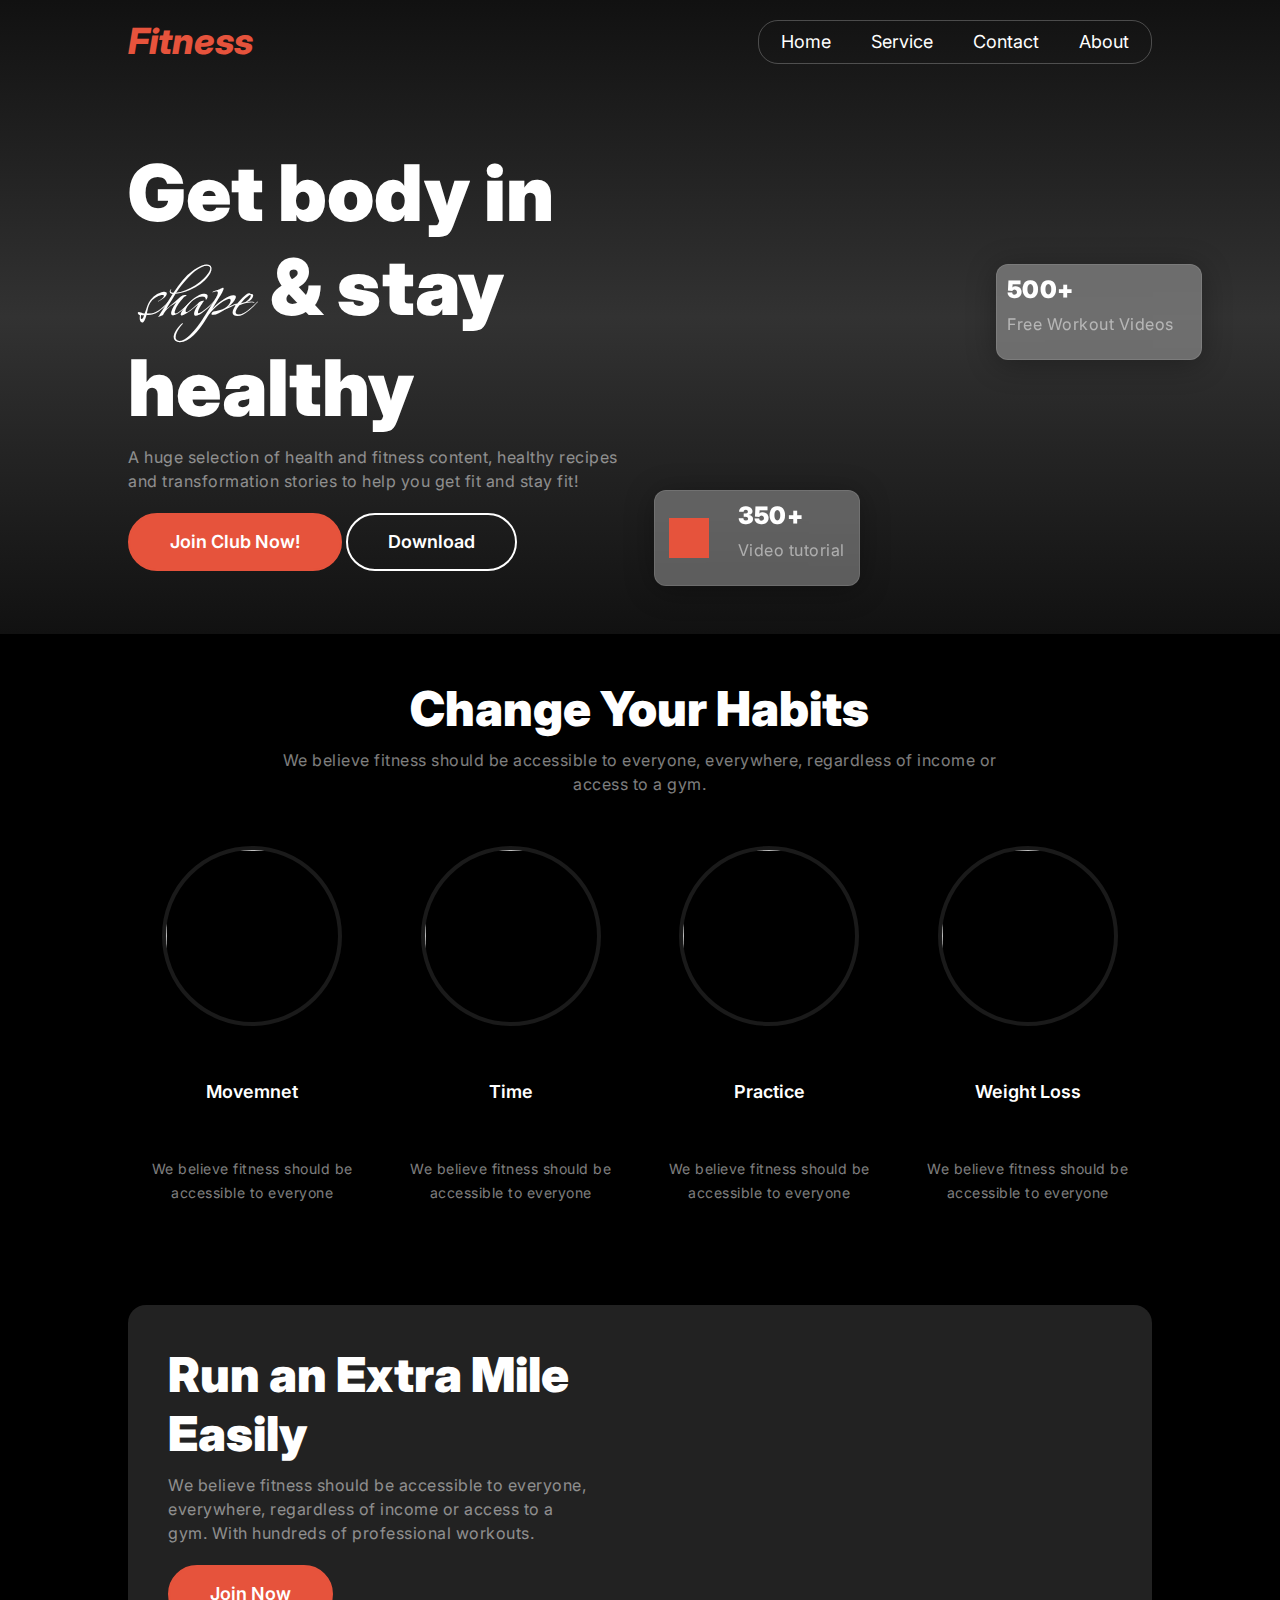
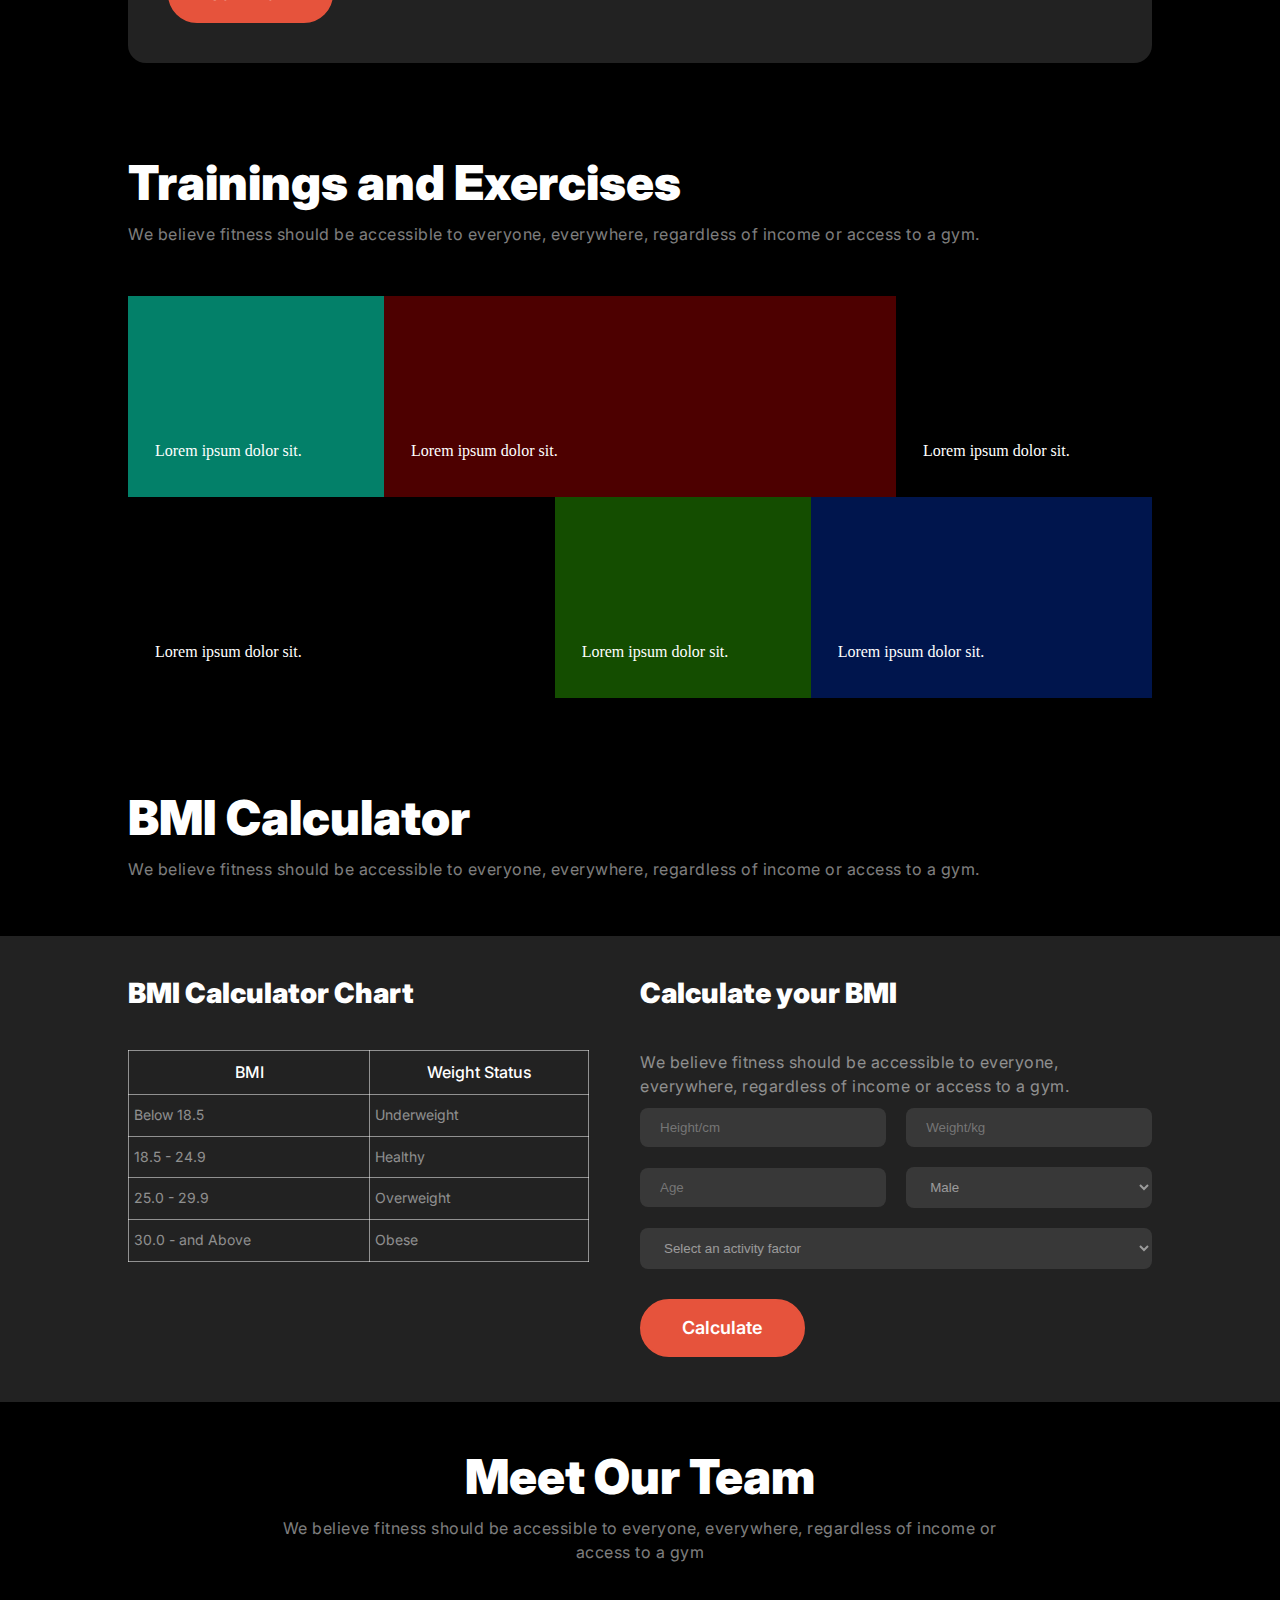
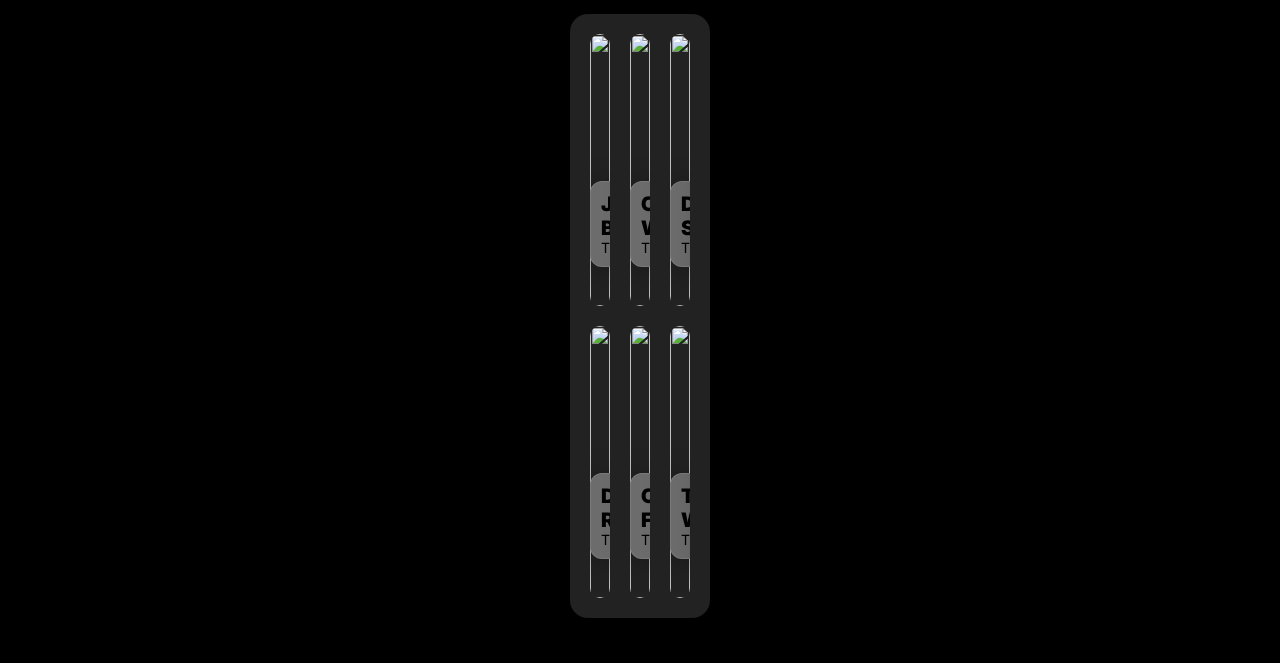
==== index.html @ bf3791f9 "no more today" ====
<!DOCTYPE html>
<html lang="en">
  <head>
    <meta charset="UTF-8" />
    <meta name="viewport" content="width=device-width, initial-scale=1.0" />
    <title>FITNESS</title>
    <link
      rel="shortcut icon"
      href="./src/images/favicon.png"
      type="image/x-icon"
    />
    <link rel="stylesheet" href="css/styles.css" />
    <link rel="stylesheet" href="css/responsive.css" />
  </head>

  <body>
    <header>
      <nav>
        <a href="/index.htm" class="logo"> Fitness </a>
        <ul class="main_menu">
          <li><a href="#">Home</a></li>
          <li><a href="#">Service</a></li>
          <li><a href="#">Contact</a></li>
          <li><a href="#">About</a></li>
        </ul>
      </nav>
      <div class="hero_section">
        <div class="left">
          <h1>Get body in <span>shape</span> & stay healthy</h1>
          <p>
            A huge selection of health and fitness content, healthy recipes and
            transformation stories to help you get fit and stay fit!
          </p>
          <div class="btn_group">
            <a href="#" class="btn_primary"> Join Club Now! </a>
            <a href="#" class="btn_secondary"> Download </a>
          </div>
        </div>
        <div class="right">
          <div class="one">
            <div class="rounded"></div>
            <div>
              <h6>350+</h6>
              <p>Video tutorial</p>
            </div>
          </div>
          <div class="two">
            <h6>500+</h6>
            <p>Free Workout Videos</p>
          </div>
        </div>
      </div>
    </header>
    <!-- CHANGE YOUR HABIT SECTION START FROM HERE -->
    <section class="habit_section">
      <div class="section_information">
        <h2 class="title">Change Your Habits</h2>
        <p>
          We believe fitness should be accessible to everyone, everywhere,
          regardless of income or access to a gym.
        </p>
      </div>
      <div class="habits_card_container">
        <div class="havits_card">
          <div class="havits_card_image">
            <img src="./src/images/image 2.png" alt="" />
          </div>
          <h3 class="habits_card_title">Movemnet</h3>
          <p>We believe fitness should be accessible to everyone</p>
        </div>
        <div class="havits_card">
          <div class="havits_card_image">
            <img src="./src/images/image 3.png" alt="" />
          </div>
          <h3 class="habits_card_title">Time</h3>
          <p>We believe fitness should be accessible to everyone</p>
        </div>
        <div class="havits_card">
          <div class="havits_card_image">
            <img src="./src/images/image 4.png" alt="" />
          </div>
          <h3 class="habits_card_title">Practice</h3>
          <p>We believe fitness should be accessible to everyone</p>
        </div>
        <div class="havits_card">
          <div class="havits_card_image">
            <img src="./src/images/exercise4.png" alt="" />
          </div>
          <h3 class="habits_card_title">Weight Loss</h3>
          <p>We believe fitness should be accessible to everyone</p>
        </div>
      </div>
    </section>
    <!-- CHANGE YOUR HABIT END HERE -->
    <!-- RUN SECTION START FROM HERE -->
    <section>
      <div class="run_section">
        <div class="run_information">
          <h2>Run an Extra Mile Easily</h2>
          <p>
            We believe fitness should be accessible to everyone, everywhere,
            regardless of income or access to a gym. With hundreds of
            professional workouts.
          </p>
          <a href="#" class="btn_primary"> Join Now </a>
        </div>
        <div class="run_image"></div>
      </div>
    </section>
    <!-- RUN SECTION END HERE -->
    <!-- TRAINING SECTION START FROM HERE -->
    <section class="training_section">
      <div class="tarining_information">
        <h2>Trainings and Exercises</h2>
        <p>
          We believe fitness should be accessible to everyone, everywhere,
          regardless of income or access to a gym.
        </p>
      </div>
      <dvi class="taring_grid_layout">
        <div class="grid_card _one">
          <span class="card_info">Lorem ipsum dolor sit.</span>
        </div>
        <div class="grid_card _two">
          <span class="card_info">Lorem ipsum dolor sit.</span>
        </div>
        <div class="grid_card _three">
          <span class="card_info">Lorem ipsum dolor sit.</span>
        </div>
        <div class="grid_card _four">
          <span class="card_info">Lorem ipsum dolor sit.</span>
        </div>
        <div class="grid_card _five">
          <span class="card_info">Lorem ipsum dolor sit.</span>
        </div>
        <div class="grid_card _six">
          <span class="card_info">Lorem ipsum dolor sit.</span>
        </div>
      </dvi>
    </section>
    <!-- TRAINING SECTION END HERE -->
    <!-- BMI SECTION START FROM HERE -->
    <section class="bmi_section">
      <h2>BMI Calculator</h2>
      <p>
        We believe fitness should be accessible to everyone, everywhere,
        regardless of income or access to a gym.
      </p>
    </section>
    <!-- BMI SECTION END HERE -->
    <!-- BMI CALCULATOR SECTION START FORM HERE -->
    <section class="bmi_calculator">
      <div class="chart">
        <h3>BMI Calculator Chart</h3>
        <table>
          <tr>
            <th>BMI</th>
            <th>Weight Status</th>
          </tr>
          <tr>
            <td>Below 18.5</td>
            <td>Underweight</td>
          </tr>
          <tr>
            <td>18.5 - 24.9</td>
            <td>Healthy</td>
          </tr>
          <tr>
            <td>25.0 - 29.9</td>
            <td>Overweight</td>
          </tr>
          <tr>
            <td>30.0 - and Above</td>
            <td>Obese</td>
          </tr>
        </table>
      </div>
      <div class="calculator">
        <div class="calculator_info">
          <h3>
            Calculate your BMI
          </h3>
          <p>
            We believe fitness should be accessible to everyone, everywhere, regardless of income or access to a gym. 
          </p>
        </div>
        <div class="calculator_form">
          <div class="group_input">
            <input type="number" placeholder="Height/cm">
            <input type="number" placeholder="Weight/kg">
          </div>
          <div class="group_input">
            <input type="number" placeholder="Age">
            <select name="sex" id="sex">
              <option value="male">Male</option>
              <option value="Female">Female</option>
            </select>
          </div>
          <select name="factor" id="factor">
            <option value="Select an activity factor">Select an activity factor</option>
          </select>
          <a href="#" class="btn_primary">
            Calculate
          </a>
        </div>
      </div>
    </section>
    <!-- BMI CALCULATOR SECTION END HERE -->
    <!-- TEAM SECTION START FORM HERE -->
    <section class="team_section">
      <div class="info">
        <h2>Meet Our Team</h2>
        <p>
          We believe fitness should be accessible to everyone, everywhere,
          regardless of income or access to a gym
        </p>
      </div>
      <div class="team_card_container">
        <div class="team_card team_one">
          <img src="./src/images/trainer1.png" alt="">
          <div class="name">
            <h4>
              Jerome Bell
            </h4>
            <p>
              Trainer
            </p>
          </div>
        </div>
        <div class="team_card team_one">
          <img src="./src/images/trainer2.png" alt="">
          <div class="name">
            <h4>
              Cameron Williamson
            </h4>
            <p>
              Trainer
            </p>
          </div>
        </div>
        <div class="team_card team_one">
          <img src="./src/images/trainer3.png" alt="">
          <div class="name">
            <h4>
              Darrell Steward
            </h4>
            <p>
              Trainer
            </p>
          </div>
        </div>
        <div class="team_card team_one">
          <img src="./src/images/trainer4.png" alt="">
          <div class="name">
            <h4>
              Dianne Russell
            </h4>
            <p>
              Trainer
            </p>
          </div>
        </div>
        <div class="team_card team_one">
          <img src="./src/images/trainer5.png" alt="">
          <div class="name">
            <h4>
              Cody Fisher
            </h4>
            <p>
              Trainer
            </p>
          </div>
        </div>
        <div class="team_card team_one">
          <img src="./src/images/trainer6.png" alt="">
          <div class="name">
            <h4>
              Theresa Webb
            </h4>
            <p>
              Trainer
            </p>
          </div>
        </div>
      </div>
    </section>
    <!-- TEAM SECTION END HRE -->
  </body>
</html>
---- css/styles.css ----
@import url("https://fonts.googleapis.com/css2?family=Grey+Qo&family=Inter:ital,opsz,wght@0,14..32,100..900;1,14..32,100..900&display=swap");

/* font-family: "Inter", sans-serif; */
* {
    box-sizing: border-box;
    margin: 0;
    padding: 0;
    color: white;
}

html {
    scroll-behavior: smooth;
    background: black;
}

body {
    max-width: 1280px;
    margin: 0 auto;
}

header {
    padding: 0px 10%;
    background: linear-gradient(180deg, #111111 0%, #323232 50%, #111111 100%);
}

section {
    padding: 45px 10%;
}

ul,
ol {
    list-style: none;
}

a {
    text-decoration: none;
}

p {
    color: #ffffff80;
    font-family: Inter;
    font-size: 16px;
    font-weight: 400;
    line-height: 24px;
    letter-spacing: 0.5px;
    margin: 10px 0px;
}

h2 {
    font-size: 48px;
    font-family: "Inter", sans-serif;
    font-weight: 900;
}

h3 {
    font-size: 28px;
    font-family: "Inter", sans-serif;
    font-weight: 900;
    padding: 40px 0px;
}

.flex_col {
    display: flex;
    justify-content: baseline;
    align-items: baseline;
    flex-direction: column;
}

.btn_primary,
.btn_secondary {
    display: inline-block;
    margin-top: 10px;
    font-family: Inter;
    font-size: 18px;
    font-weight: 600;
    line-height: 22px;
    padding: 16px 40px;
    border-radius: 42px;
    opacity: 0px;
    border: 2px solid #FFFFFF;
    ;
}

.btn_primary {
    background: var(--primary_color);
    border: 2px solid var(--primary_color);
}

:root {
    --primary_color: #e6533c;
}

/* THE STYLE OF HEADING SECTION START FORM HERE */
nav {
    padding: 20px 0px;
    display: flex;
    justify-content: space-between;
    align-items: center;
}

.logo {
    color: var(--primary_color);
    font-family: "Inter", sans-serif;
    font-size: 36px;
    font-style: italic;
    font-weight: 800;
    line-height: 43.2px;
}

.main_menu {
    display: flex;
    justify-content: center;
    align-items: center;
    padding: 2px;
    border: 1px solid rgba(255, 255, 255, 0.24);
    border-radius: 20px;
}

.main_menu li a {
    padding: 8px 20px;
    display: inline-block;
    font-family: Inter;
    font-size: 18px;
    font-weight: 400;
    transition: all ease 0.1s;
    line-height: 21.6px;
}

.main_menu li:hover a {
    border-radius: 20px;
    background: var(--primary_color);
}

.hero_section {
    display: grid;
    grid-template-columns: repeat(2, 1fr);
}

.left {
    display: flex;
    justify-content: center;
    align-items: baseline;
    flex-direction: column;
}

.left h1 {
    font-family: Inter;
    font-size: 78px;
    font-weight: 900;
    line-height: 93.6px;
}

.left span {
    font-family: "Grey Qo", cursive;
    font-size: 78px;
    font-style: italic;
    font-weight: 400;
    line-height: 93.6px;
    margin: 0px 10px;
}

.right {
    background: url(../src/images/Images\ 2.png);
    background-repeat: no-repeat;
    background-position: bottom right;
    height: 550px;
    position: relative;
}

.one {
    top: 25.43rem;
    left: 0.875rem;
}

.one,
.two {
    width: 206px;
    height: 96px;
    display: flex;
    justify-content: space-around;
    align-items: center;
    position: absolute;
    border-radius: 12px;
    border: 1px solid #FFFFFF1A;
    background: rgba(255, 255, 255, 0.3);
    box-shadow: 0 4px 30px rgba(0, 0, 0, 0.3);
    backdrop-filter: blur(20px);

}

.one p,
.two p {
    font-size: 16px;
}

.one h6,
.two h6 {
    font-family: Inter;
    font-size: 24px;
    font-weight: 900;
    line-height: 24px;
    letter-spacing: 0.3px;
}

.one .rounded {
    width: 40px;
    height: 40px;
    background: var(--primary_color);
}

.two {
    flex-direction: column;
    align-items: baseline;
    justify-content: center;
    top: 180px;
    right: -50px;
    padding: 10px;
}

/* THE STYLE OF HEADING SECTION END HERE */
/* THE STYLE OF 2ND SECTION START FROM HERE */
.habit_section,
.team_section {
    display: flex;
    justify-content: baseline;
    align-items: center;
    flex-direction: column;
}

.section_information,
.info {
    text-align: center;
    width: 70%;
}

.habits_card_container {
    display: grid;
    grid-template-columns: repeat(4, 1fr);
    grid-column-gap: 10px;
    padding-top: 40px;
}

.havits_card {
    display: flex;
    justify-content: center;
    align-items: center;
    flex-direction: column;
    text-align: center;
}

.havits_card_image img {
    border-radius: 100%;
    border: 4px solid rgba(255, 255, 255, 0.1);
    width: 180px;
    height: 180px;
    object-fit: cover;
    margin-bottom: 10px;
}

.habits_card_title {
    font-family: "Inter", sans-serif;
    font-size: 18px;
    font-weight: 600;
    margin: 5px 0px;
}

.havits_card p {
    font-size: 14px;
}

/* THE STYLE OF 2ND SECTION END HERE */
/* THE CSS OF RUN SECTION START FORM HERE */
.run_section {
    display: grid;
    grid-template-columns: repeat(2, 1fr);
    grid-column-gap: 100px;
    background: #222222;
    border-radius: 18px;
    padding: 40px;
}

.run_image {
    background: url(../src/images/run.jpg);
    background-position: center;
    background-size: cover;
    border-radius: 18px;
}

/* THE CSS OF RUN SECTION END HERE */
/* THE STYLE OF TRAINING SECTION START FROM HERE */
.training_section {
    display: flex;
    justify-content: center;
    flex-direction: column;
}

.traing_information {
    padding-bottom: 40px;
}

.taring_grid_layout {
    padding-top: 40px;
    display: grid;
    grid-template-areas:
        "one  one  one two two two two two two three three three"
        "four four four four four five five five six six six six";
}

._one {
    grid-area: one;
    background: url("../src/images/exercise1.jpg");
}

._one::after {
    background: #06FFD280;
}

._two {
    grid-area: two;
    background: url("../src/images/exercise2.png");
}

._two::after {
    background: #FF00004D;
}

._three {
    grid-area: three;
    background: url("../src/images/exercise3.png");
}

._three::after {
    background: #00000080;
}

._four {
    grid-area: four;
    background: url("../src/images/exercise4.png");
}

._four::after {
    background: #00000080;

}

._five {
    grid-area: five;
    background: url("../src/images/exercise5.jpg");
}

._five::after {
    background: #42FF004D;
}

._six {
    grid-area: six;
    background: url("../src/images/exercise6.jpg");
}

._six::after {
    background: #0047FF4D;

}

.grid_card {
    height: 201px;
    background-position: center;
    background-repeat: no-repeat;
    background-size: cover;
    position: relative;
    z-index: 1;
}

.grid_card::after {
    position: absolute;
    content: "";
    top: 0;
    left: 0;
    bottom: 0;
    right: 0;
    z-index: -1;
}

.card_info {
    position: absolute;
    max-width: 176px;
    height: 34px;
    top: 146px;
    left: 27px;
    overflow-x: hidden;
    text-wrap: wrap;
}

/* THE STYLE OF TRAING SECTION END HERE */
/* THE STYLE OF BMI CALCULATOR SECTION START FROM HERE */
.bmi_calculator {
    padding-top: 0px;
    background: #222222;
    display: flex;
    justify-content: space-between;
    align-self: center;
}

.bmi_calculator p {
    margin-top: 0px;
}

table {
    width: 100%;
    border-collapse: collapse;
}

table,
th,
td {
    border: 1px solid #ffffff80;
}

th,
td {
    padding: 12px 5px;
}

table th {
    font-family: Inter;
    font-size: 16px;
    font-weight: 500;
    line-height: 19.2px;
}

table td {
    font-family: Inter;
    font-size: 14px;
    font-weight: 400;
    line-height: 16.8px;
    color: #ffffff80;
}

.chart {
    width: 45%;
}

.calculator {
    width: 50%;
}

.group_input {
    display: flex;
    justify-content: space-between;
    align-items: center;
}

.calculator_form input,
select,
select option {
    background: #FFFFFF1A;
    padding: 12px 40px 12px 20px;
    border-radius: 8px;
    outline: 0px;
    border: 0px;
    width: 48%;
    margin-bottom: 20px;
    color: #ffffff80;
}

#factor,
#factor option {
    width: 100%;
}

/* THE STYLE  OF BMI CALCULATOR SECTION END HERE */
/* THE STYLE OF TEAM SECTION START FROM HERE */
.team_card_container {
    display: grid;
    grid-template-columns: repeat(3, 1fr);
    grid-template-rows: repeat(2, 1fr);
    grid-gap: 20px;
    padding: 20px;
    background: #222222;
    border-radius: 18px;
    margin-top: 40px;
}

.team_card {
    height: 272px;
    border-radius: 18px;
    overflow: hidden;
    position: relative;
}

.team_card img {
    width: 100%;
    height: 100%;
    object-fit: cover;
}

.name {
    padding: 10px;
    position: absolute;
    top: 70%;
    left: 2%;
    transform: translateY(-50%);
    border-radius: 12px;
    border: 1px solid #FFFFFF1A;
    background: rgba(255, 255, 255, 0.3);
    box-shadow: 0 4px 30px rgba(0, 0, 0, 0.3);
    backdrop-filter: blur(20px);
}

.name p {
    font-family: Inter;
    font-size: 14px;
    font-weight: 400;
    line-height: 16px;
    margin: 0px;

}
.name p ,.name h4{
    color: black;
}
.name h4 {
    font-family: Inter;
    font-size: 20px;
    font-weight: 900;
}
/* THE STYLE OF TEAM SECTON END HERE */
---- css/responsive.css ----
@media screen and (max-width:1080px) {
    .hero_section {
        grid-template-columns: 1fr;
    }

    .left {
        padding: 40px 0px;
    }

    .right {
        background-position: center;
    }

    .one {
        top: 25.43rem;
        left: 5.0rem;
    }

    .two {
        top: 170px;
        right: 100px;
    }

    /* THE STYLE OF HAVITS SEVTION START FROM HERE */
    .section_information {
        width: 100%;
    }

    .habits_card_container {
        grid-template-columns: repeat(2, 1fr);
        grid-auto-rows: repeat(2, 1fr);
        grid-row-gap: 10px;
    }
    .run_section {
        grid-column-gap: 40px;
    }
    .team_card_container {
        grid-template-columns:repeat(2,1fr);
        grid-template-rows: repeat(3, 1fr);
    }
}

@media screen and (max-width:768px) {

    header,
    section {
        padding-left: 5%;
        padding-right: 5%;
    }

    /* THE STYLE OF RUN SECTION START FROM HERE */
    .run_section {
        grid-template-columns: 1fr;
        grid-template-rows: repeat(2, 1fr);
        grid-row-gap: 40px;
    }
}
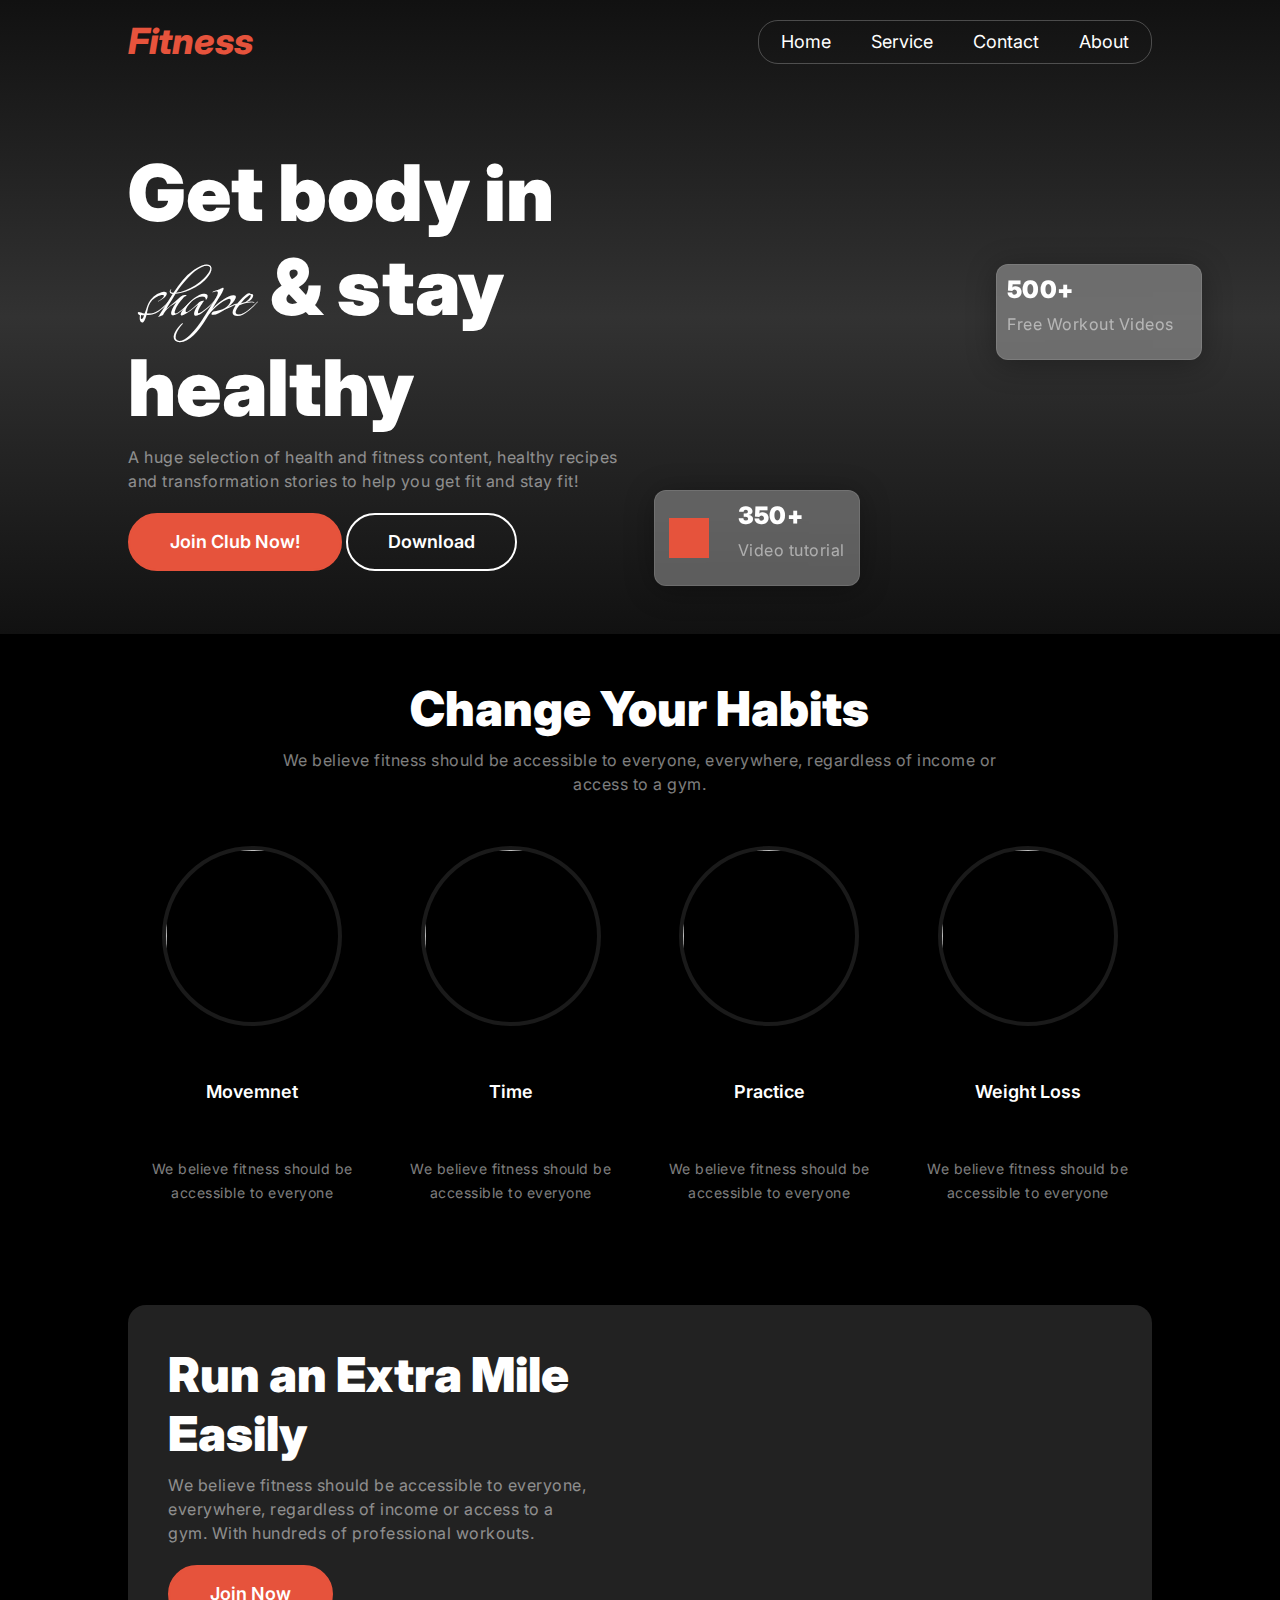
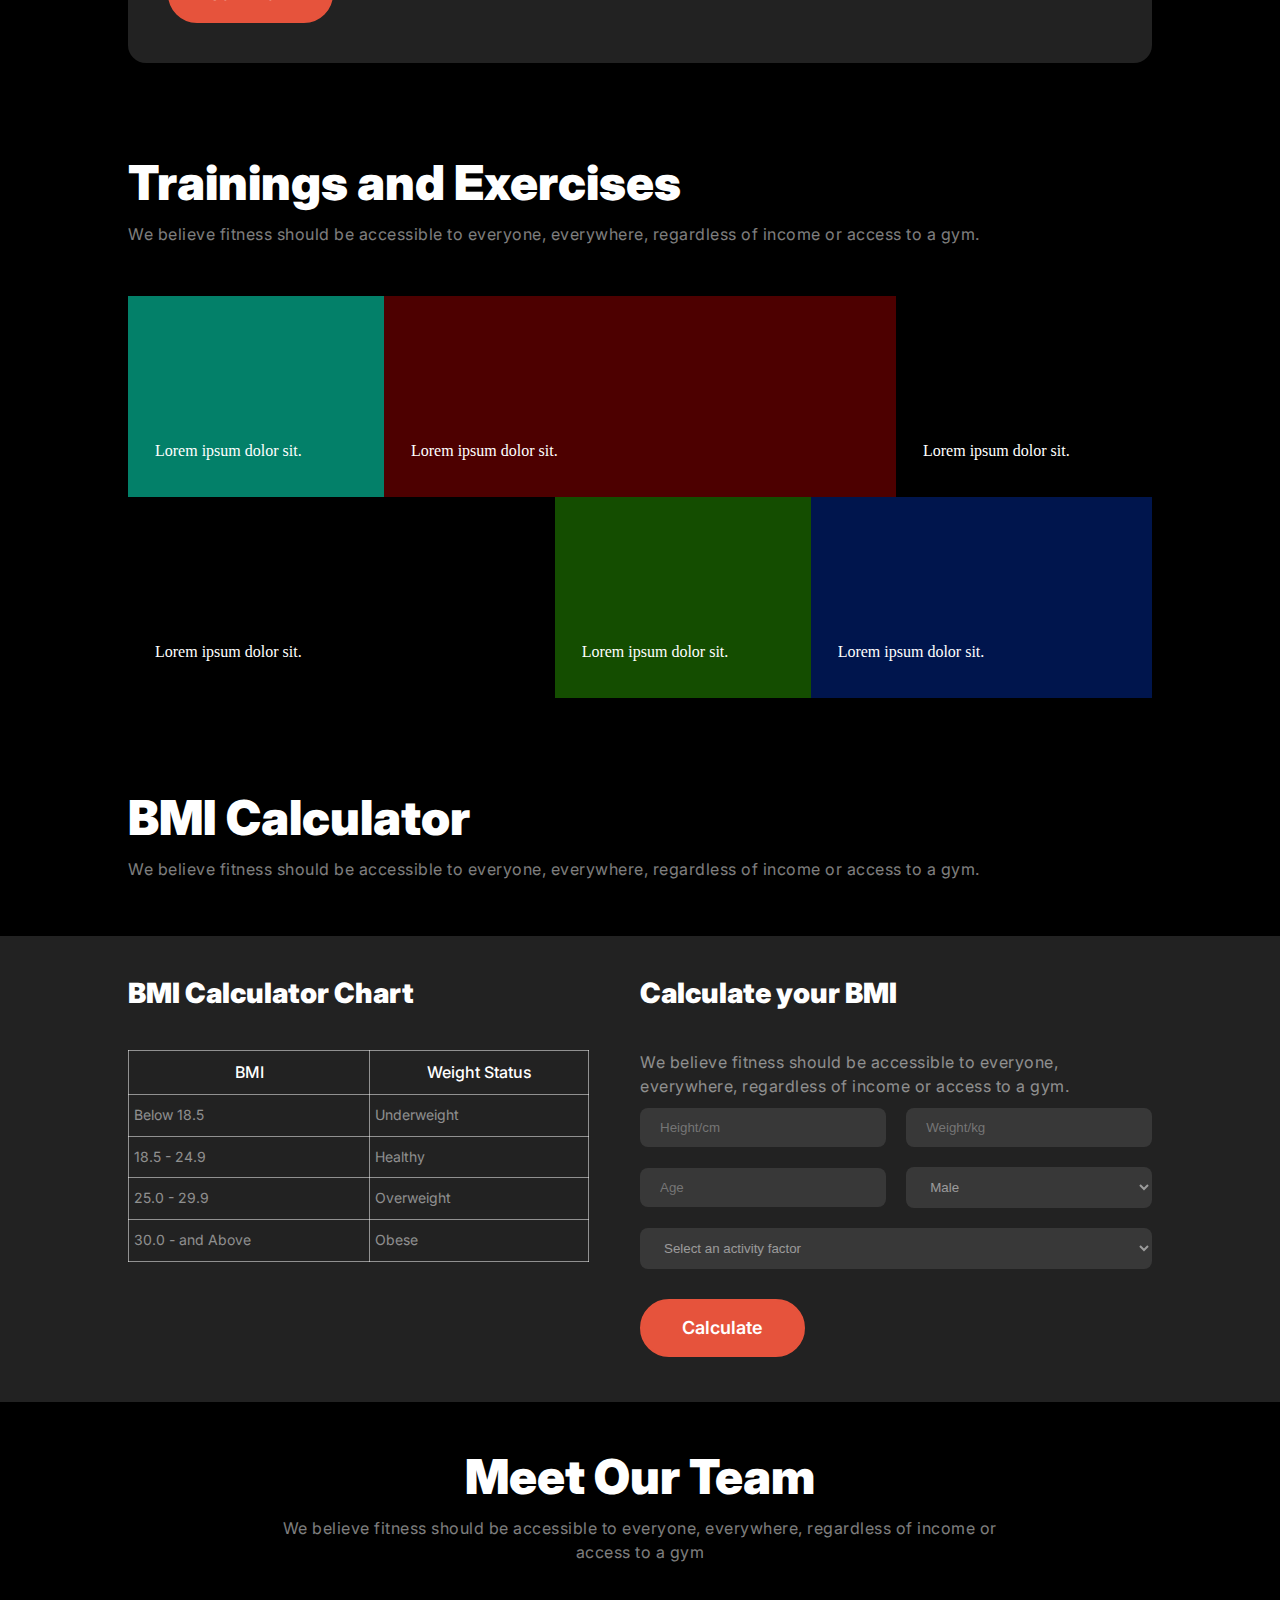
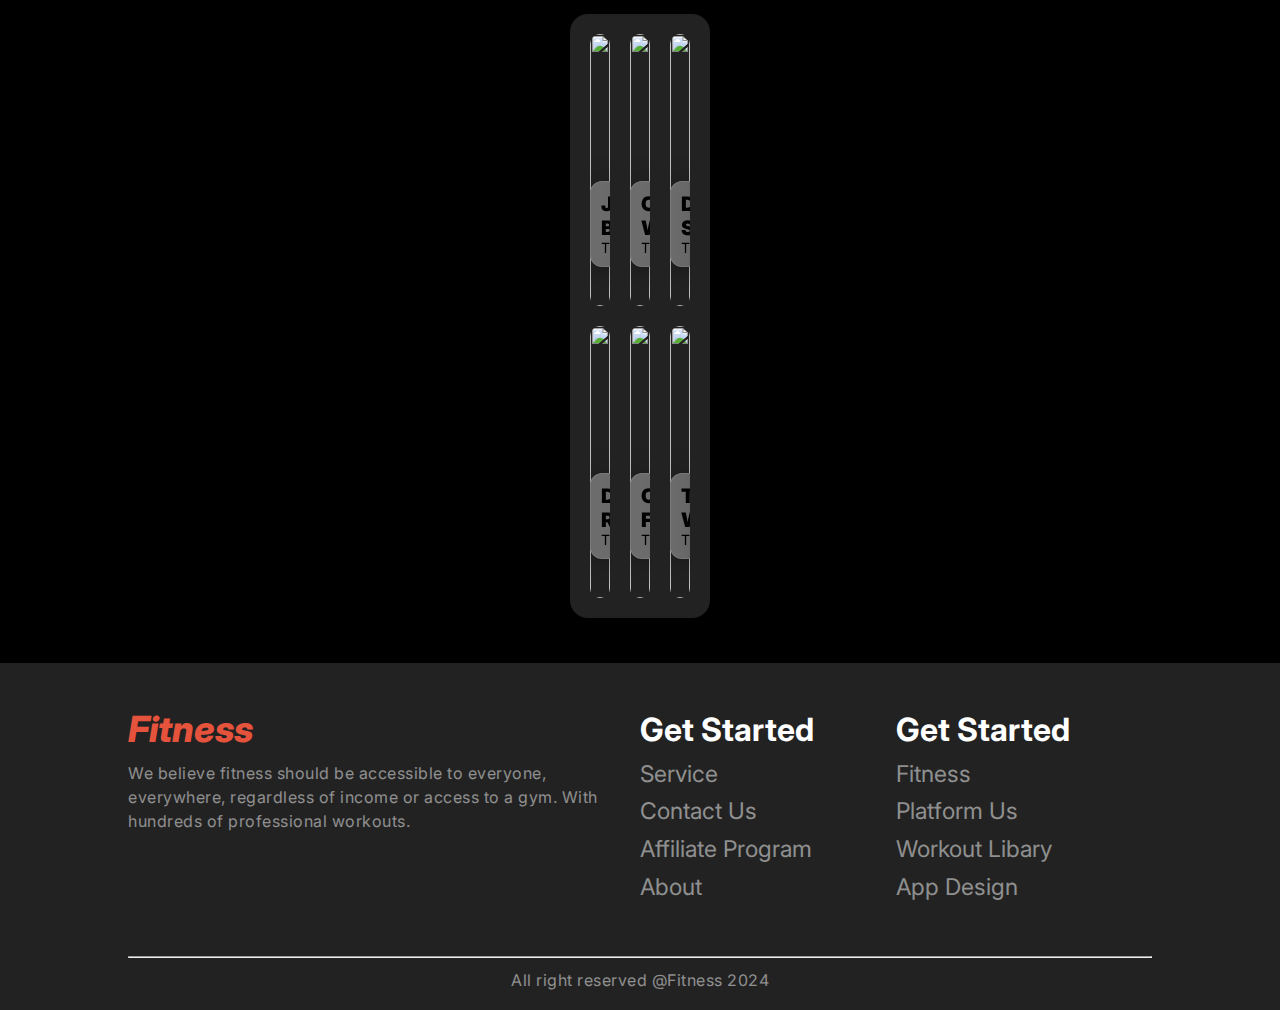
==== commit 6dee6711: "footer section complete" ====
--- a/index.html
+++ b/index.html
@@ -177,31 +177,30 @@
       </div>
       <div class="calculator">
         <div class="calculator_info">
-          <h3>
-            Calculate your BMI
-          </h3>
-          <p>
-            We believe fitness should be accessible to everyone, everywhere, regardless of income or access to a gym. 
+          <h3>Calculate your BMI</h3>
+          <p>
+            We believe fitness should be accessible to everyone, everywhere,
+            regardless of income or access to a gym.
           </p>
         </div>
         <div class="calculator_form">
           <div class="group_input">
-            <input type="number" placeholder="Height/cm">
-            <input type="number" placeholder="Weight/kg">
+            <input type="number" placeholder="Height/cm" />
+            <input type="number" placeholder="Weight/kg" />
           </div>
           <div class="group_input">
-            <input type="number" placeholder="Age">
+            <input type="number" placeholder="Age" />
             <select name="sex" id="sex">
               <option value="male">Male</option>
               <option value="Female">Female</option>
             </select>
           </div>
           <select name="factor" id="factor">
-            <option value="Select an activity factor">Select an activity factor</option>
+            <option value="Select an activity factor">
+              Select an activity factor
+            </option>
           </select>
-          <a href="#" class="btn_primary">
-            Calculate
-          </a>
+          <a href="#" class="btn_primary"> Calculate </a>
         </div>
       </div>
     </section>
@@ -217,73 +216,84 @@
       </div>
       <div class="team_card_container">
         <div class="team_card team_one">
-          <img src="./src/images/trainer1.png" alt="">
-          <div class="name">
-            <h4>
-              Jerome Bell
-            </h4>
-            <p>
-              Trainer
-            </p>
-          </div>
-        </div>
-        <div class="team_card team_one">
-          <img src="./src/images/trainer2.png" alt="">
-          <div class="name">
-            <h4>
-              Cameron Williamson
-            </h4>
-            <p>
-              Trainer
-            </p>
-          </div>
-        </div>
-        <div class="team_card team_one">
-          <img src="./src/images/trainer3.png" alt="">
-          <div class="name">
-            <h4>
-              Darrell Steward
-            </h4>
-            <p>
-              Trainer
-            </p>
-          </div>
-        </div>
-        <div class="team_card team_one">
-          <img src="./src/images/trainer4.png" alt="">
-          <div class="name">
-            <h4>
-              Dianne Russell
-            </h4>
-            <p>
-              Trainer
-            </p>
-          </div>
-        </div>
-        <div class="team_card team_one">
-          <img src="./src/images/trainer5.png" alt="">
-          <div class="name">
-            <h4>
-              Cody Fisher
-            </h4>
-            <p>
-              Trainer
-            </p>
-          </div>
-        </div>
-        <div class="team_card team_one">
-          <img src="./src/images/trainer6.png" alt="">
-          <div class="name">
-            <h4>
-              Theresa Webb
-            </h4>
-            <p>
-              Trainer
-            </p>
+          <img src="./src/images/trainer1.png" alt="" />
+          <div class="name">
+            <h4>Jerome Bell</h4>
+            <p>Trainer</p>
+          </div>
+        </div>
+        <div class="team_card team_one">
+          <img src="./src/images/trainer2.png" alt="" />
+          <div class="name">
+            <h4>Cameron Williamson</h4>
+            <p>Trainer</p>
+          </div>
+        </div>
+        <div class="team_card team_one">
+          <img src="./src/images/trainer3.png" alt="" />
+          <div class="name">
+            <h4>Darrell Steward</h4>
+            <p>Trainer</p>
+          </div>
+        </div>
+        <div class="team_card team_one">
+          <img src="./src/images/trainer4.png" alt="" />
+          <div class="name">
+            <h4>Dianne Russell</h4>
+            <p>Trainer</p>
+          </div>
+        </div>
+        <div class="team_card team_one">
+          <img src="./src/images/trainer5.png" alt="" />
+          <div class="name">
+            <h4>Cody Fisher</h4>
+            <p>Trainer</p>
+          </div>
+        </div>
+        <div class="team_card team_one">
+          <img src="./src/images/trainer6.png" alt="" />
+          <div class="name">
+            <h4>Theresa Webb</h4>
+            <p>Trainer</p>
           </div>
         </div>
       </div>
     </section>
     <!-- TEAM SECTION END HRE -->
+    <!-- FOOTER SECTION START FORM HERE -->
+    <footer>
+      <div class="footer_section">
+        <div>
+          <a href="#" class="logo">Fitness</a>
+          <p>
+            We believe fitness should be accessible to everyone, everywhere,
+            regardless of income or access to a gym. With hundreds of
+            professional workouts.
+          </p>
+        </div>
+        <div>
+          <h5>Get Started</h5>
+          <ul>
+            <li><a href="#">Service</a></li>
+            <li><a href="#">Contact Us</a></li>
+            <li><a href="#">Affiliate Program</a></li>
+            <li><a href="#">About</a></li>
+          </ul>
+        </div>
+        <div>
+          <h5>Get Started</h5>
+          <ul>
+            <li><a href="#">Fitness</a></li>
+            <li><a href="#">Platform Us</a></li>
+            <li><a href="#">Workout Libary</a></li>
+            <li><a href="#">App Design</a></li>
+          </ul>
+        </div>
+      </div>
+
+      <hr />
+      <p class="copy">All right reserved @Fitness 2024</p>
+    </footer>
+    <!-- FOOTER SECTION END HERE -->
   </body>
 </html>
--- a/css/styles.css
+++ b/css/styles.css
@@ -23,7 +23,8 @@
     background: linear-gradient(180deg, #111111 0%, #323232 50%, #111111 100%);
 }
 
-section {
+section,
+footer {
     padding: 45px 10%;
 }
 
@@ -515,12 +516,56 @@
     margin: 0px;
 
 }
-.name p ,.name h4{
+
+.name p,
+.name h4 {
     color: black;
 }
+
 .name h4 {
     font-family: Inter;
     font-size: 20px;
     font-weight: 900;
 }
-/* THE STYLE OF TEAM SECTON END HERE */+
+/* THE STYLE OF TEAM SECTON END HERE */
+/* THE STYLE OF FOOTER SECTION START FORM HERE */
+footer {
+    background: #222222;
+    padding-bottom: 8px;
+}
+
+.footer_section {
+    display: grid;
+    grid-template-columns: 2fr 1fr 1fr;
+    padding-bottom: 45px;
+}
+
+footer h5 {
+    font-family: Inter;
+    font-size: 32px;
+    font-weight: 700;
+    line-height: 43.2px;
+}
+
+footer ul li {
+    margin: 10px 0px;
+}
+
+footer a {
+    font-family: Inter;
+    font-size: 23px;
+    font-weight: 400;
+    line-height: 27.6px;
+    color: #FFFFFF80;
+}
+
+hr {
+    width: 100%;
+    height: 2px;
+    background: #FFFFFF1A;
+}
+footer .copy{
+    text-align: center;
+}
+/* THE STYLE OF FOOTER SECTION END HERE */--- a/css/responsive.css
+++ b/css/responsive.css
@@ -54,4 +54,10 @@
         grid-template-rows: repeat(2, 1fr);
         grid-row-gap: 40px;
     }
+    .footer_section {
+        display: grid;
+        grid-template-columns: 2fr 1fr;
+        grid-template-rows: repeat(2,1fr);
+        padding-bottom: 45px;
+    }
 }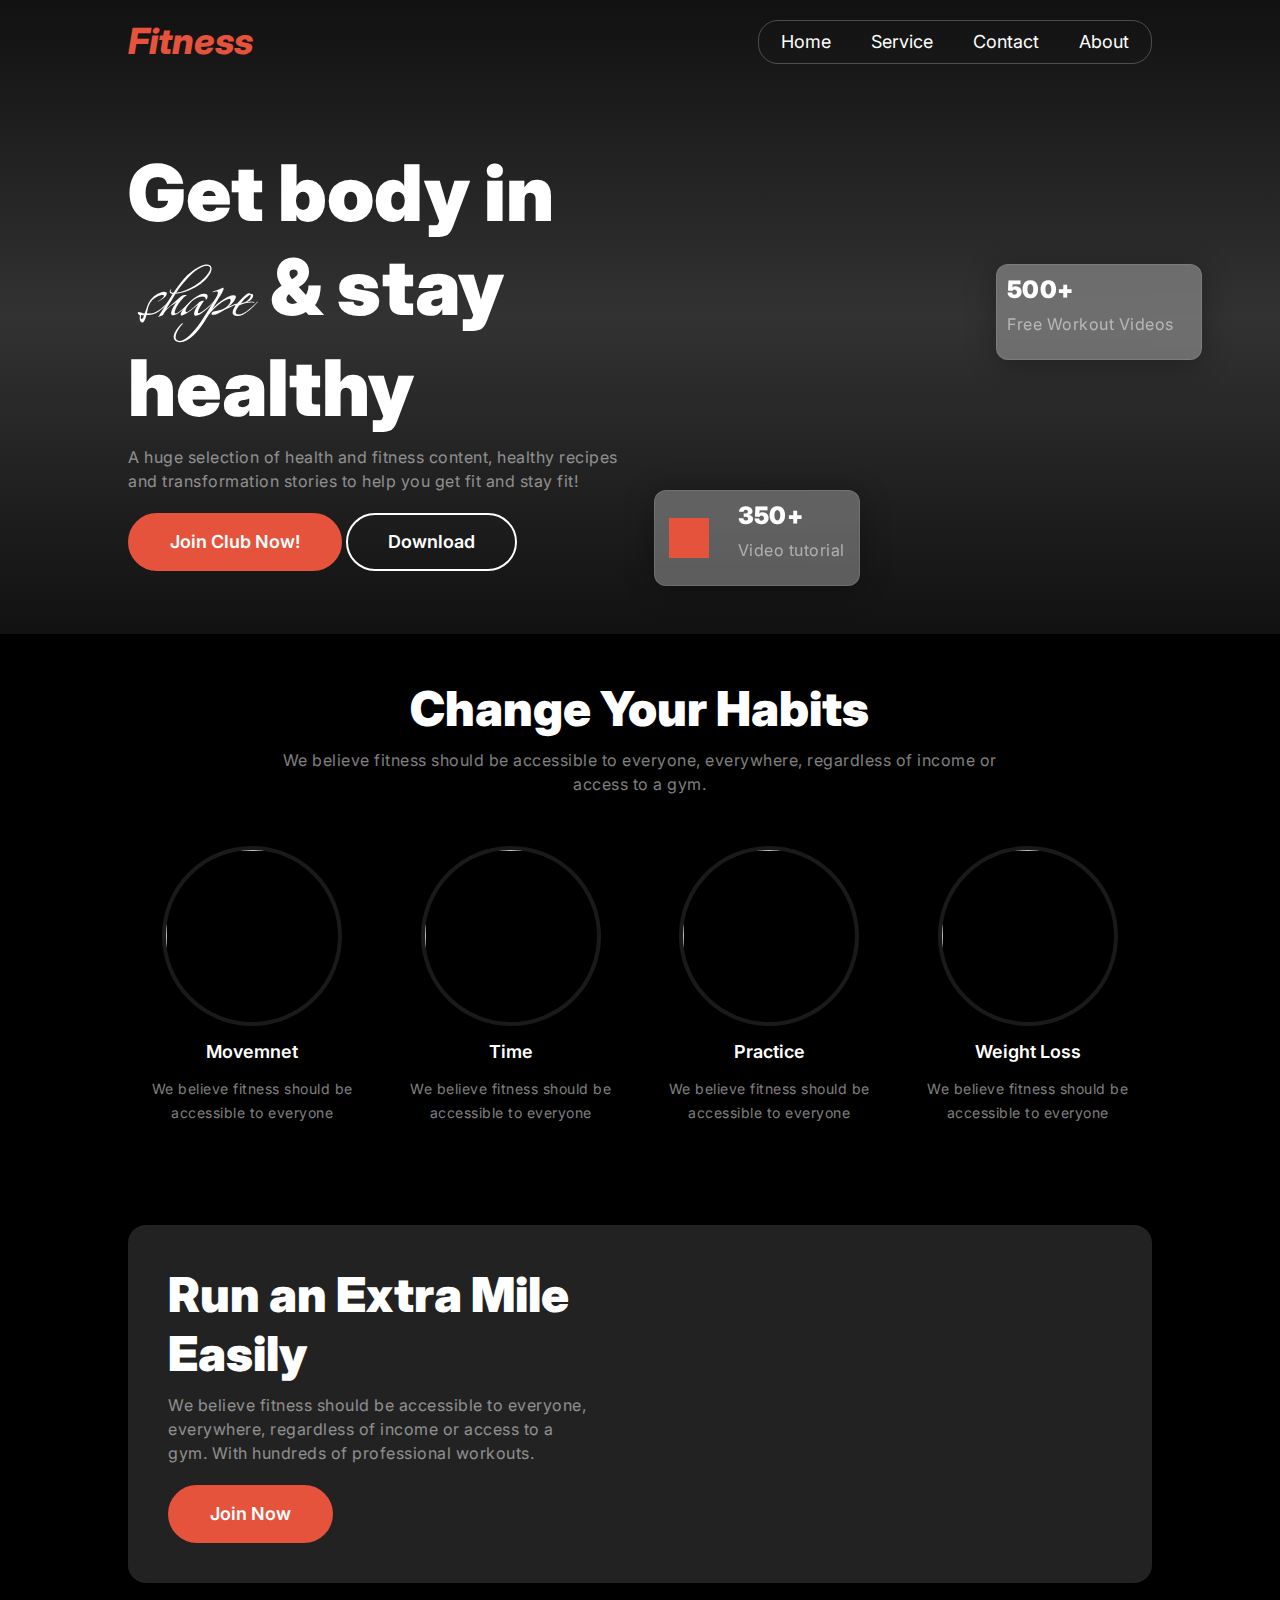
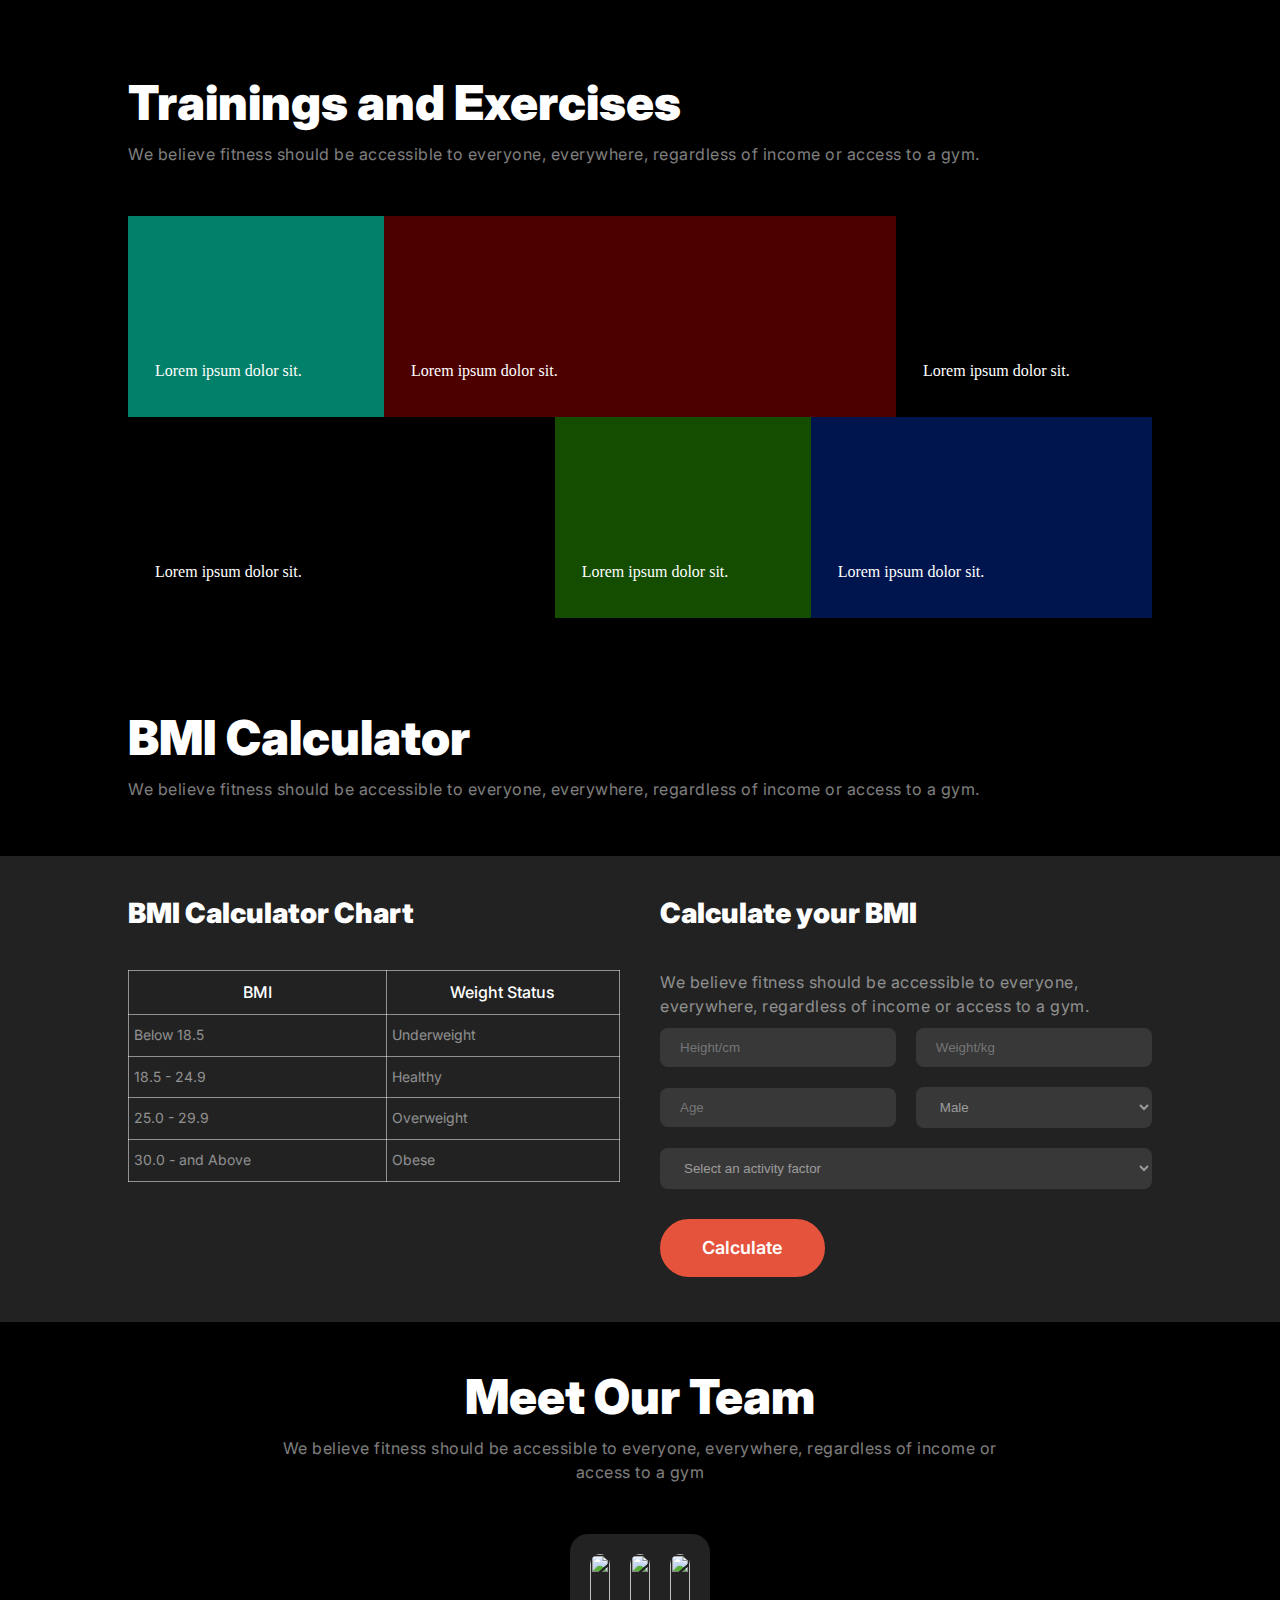
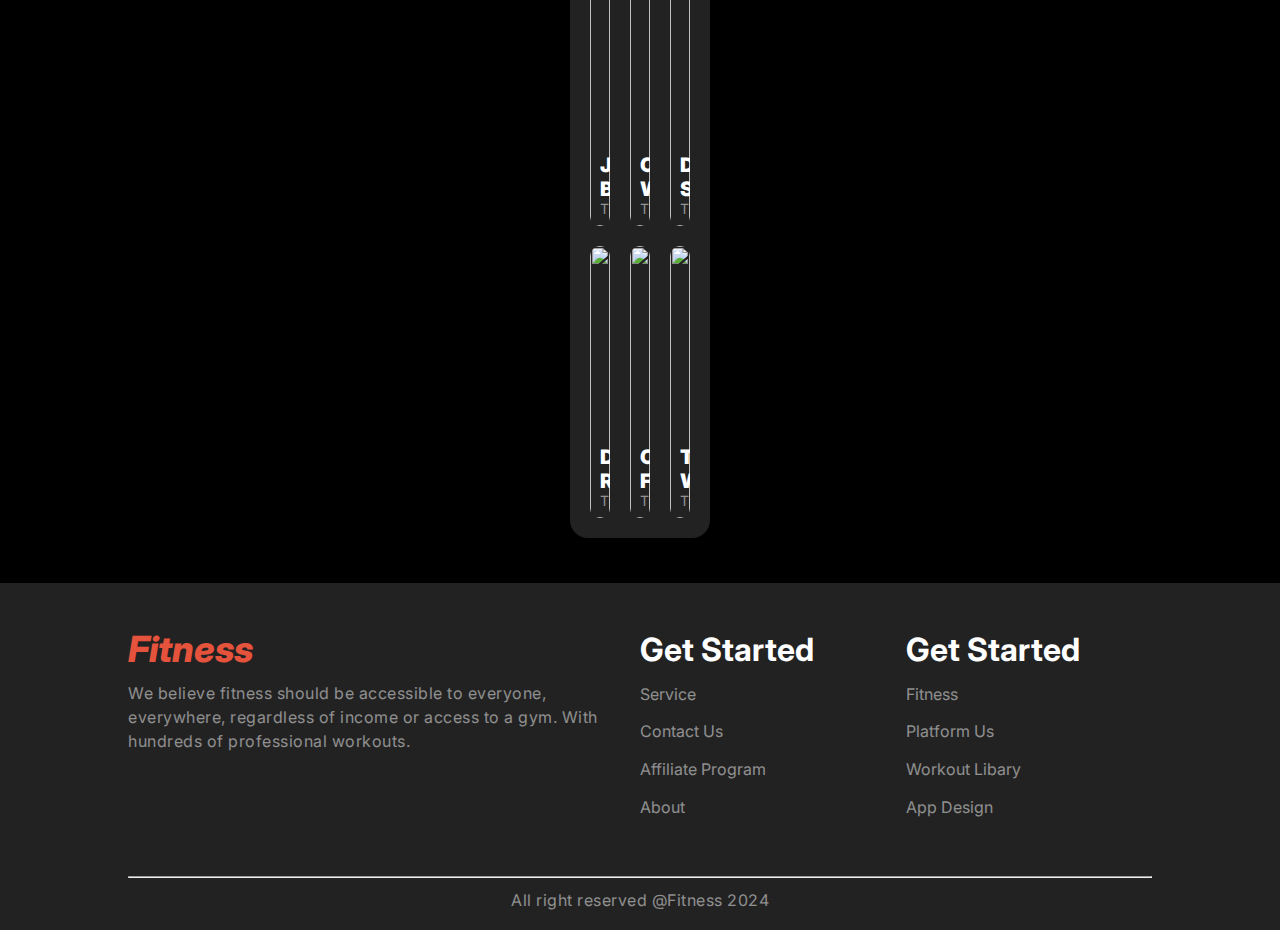
==== commit c3cad896: "fixed" ====
--- a/index.html
+++ b/index.html
@@ -17,12 +17,15 @@
     <header>
       <nav>
         <a href="/index.htm" class="logo"> Fitness </a>
-        <ul class="main_menu">
+        <ul id="main_menu" class="main_menu none">
           <li><a href="#">Home</a></li>
           <li><a href="#">Service</a></li>
           <li><a href="#">Contact</a></li>
           <li><a href="#">About</a></li>
         </ul>
+        <div id="menu" class="menu_bar">
+          <img src="./src/images/icon-hamburger.svg" alt="">
+        </div>
       </nav>
       <div class="hero_section">
         <div class="left">
@@ -290,10 +293,10 @@
           </ul>
         </div>
       </div>
-
       <hr />
       <p class="copy">All right reserved @Fitness 2024</p>
     </footer>
     <!-- FOOTER SECTION END HERE -->
+     <script src="./script/script.js"></script>
   </body>
 </html>
--- a/css/styles.css
+++ b/css/styles.css
@@ -66,7 +66,6 @@
     align-items: baseline;
     flex-direction: column;
 }
-
 .btn_primary,
 .btn_secondary {
     display: inline-block;
@@ -86,7 +85,12 @@
     background: var(--primary_color);
     border: 2px solid var(--primary_color);
 }
-
+.menu_bar{
+    display: none;
+}
+.menu_bar img{
+    width: 100%;
+}
 :root {
     --primary_color: #e6533c;
 }
@@ -263,6 +267,7 @@
     font-size: 18px;
     font-weight: 600;
     margin: 5px 0px;
+    padding: 0px;
 }
 
 .havits_card p {
@@ -397,9 +402,9 @@
 .bmi_calculator {
     padding-top: 0px;
     background: #222222;
-    display: flex;
-    justify-content: space-between;
-    align-self: center;
+    display: grid;
+    grid-template-columns: repeat(2, 1fr);
+    grid-column-gap: 40px;
 }
 
 .bmi_calculator p {
@@ -435,14 +440,6 @@
     font-weight: 400;
     line-height: 16.8px;
     color: #ffffff80;
-}
-
-.chart {
-    width: 45%;
-}
-
-.calculator {
-    width: 50%;
 }
 
 .group_input {
@@ -498,14 +495,9 @@
 .name {
     padding: 10px;
     position: absolute;
-    top: 70%;
+    top: 85%;
     left: 2%;
     transform: translateY(-50%);
-    border-radius: 12px;
-    border: 1px solid #FFFFFF1A;
-    background: rgba(255, 255, 255, 0.3);
-    box-shadow: 0 4px 30px rgba(0, 0, 0, 0.3);
-    backdrop-filter: blur(20px);
 }
 
 .name p {
@@ -515,11 +507,6 @@
     line-height: 16px;
     margin: 0px;
 
-}
-
-.name p,
-.name h4 {
-    color: black;
 }
 
 .name h4 {
@@ -539,6 +526,7 @@
     display: grid;
     grid-template-columns: 2fr 1fr 1fr;
     padding-bottom: 45px;
+    grid-column-gap: 20px;
 }
 
 footer h5 {
@@ -554,7 +542,7 @@
 
 footer a {
     font-family: Inter;
-    font-size: 23px;
+    font-size: 16px;
     font-weight: 400;
     line-height: 27.6px;
     color: #FFFFFF80;
@@ -565,7 +553,9 @@
     height: 2px;
     background: #FFFFFF1A;
 }
-footer .copy{
+
+footer .copy {
     text-align: center;
 }
+
 /* THE STYLE OF FOOTER SECTION END HERE */--- a/css/responsive.css
+++ b/css/responsive.css
@@ -31,11 +31,13 @@
         grid-auto-rows: repeat(2, 1fr);
         grid-row-gap: 10px;
     }
+
     .run_section {
         grid-column-gap: 40px;
     }
+
     .team_card_container {
-        grid-template-columns:repeat(2,1fr);
+        grid-template-columns: repeat(2, 1fr);
         grid-template-rows: repeat(3, 1fr);
     }
 }
@@ -54,10 +56,103 @@
         grid-template-rows: repeat(2, 1fr);
         grid-row-gap: 40px;
     }
+
     .footer_section {
+        grid-template-columns: 2fr 1fr;
+        grid-template-rows: repeat(2, 1fr);
+    }
+}
+
+@media screen and (max-width:640px) {
+    h1 {
+        font-size: 36px;
+        font-weight: 600;
+    }
+
+    h2 {
+        font-size: 32px;
+    }
+
+    .none {
+        display: none;
+    }
+
+    /* HEADER SECTION */
+    .main_menu {
+        position: absolute;
+        top: 78px;
+        flex-direction: column;
+        left: 0;
+        right: 0;
+        border: none;
+        background: linear-gradient(180deg, #111111 0%, #323232 50%, #111111 100%);
+        border-radius: 0px;
+    }
+
+    .main_menu li {
+        border-top: 1px solid rgba(255, 255, 255, 0.24);
+        width: 100%;
+    }
+
+    .main_menu li a {
+        display: block;
+        text-align: center;
+    }
+
+    .main_menu li:hover a {
+        border-radius: 0px;
+    }
+
+    .menu_bar {
+        display: inline-block;
+    }
+    /* HERO SECTION */
+    .section_information,
+    .info {
+        text-align: center;
+        width: 100%;
+    }
+
+    .one {
+        top: 26.43rem;
+        left: 0rem;
+    }
+
+    .two {
+        top: 80px;
+        right: -8px;
+    }
+    /* HABIT SECTION */
+    .habits_card_container {
+        grid-template-columns: 1fr;
+        grid-auto-rows: repeat(4, 1fr);
+        grid-row-gap: 20px;
+    }
+
+    .habits_card_title {
+        padding: 0px;
+    }
+    /* TRAINING SECTON */
+    .taring_grid_layout {
+        padding-top: 40px;
         display: grid;
-        grid-template-columns: 2fr 1fr;
-        grid-template-rows: repeat(2,1fr);
-        padding-bottom: 45px;
+        grid-template-areas:
+            "one two"
+            "three four"
+            "five six";
+    }
+    /* BMI CALCULATOR SECTION */
+    .bmi_calculator {
+        grid-template-columns: 1fr;
+        grid-column-gap: 0px;
+        grid-row-gap: 40px;
+    }
+    /* TEAM SECTION */
+    .team_card_container {
+        grid-template-columns: 1fr;
+    }
+    /* FOOTER SECTION */
+    .footer_section {
+        grid-template-columns: 1fr;
     }
 }